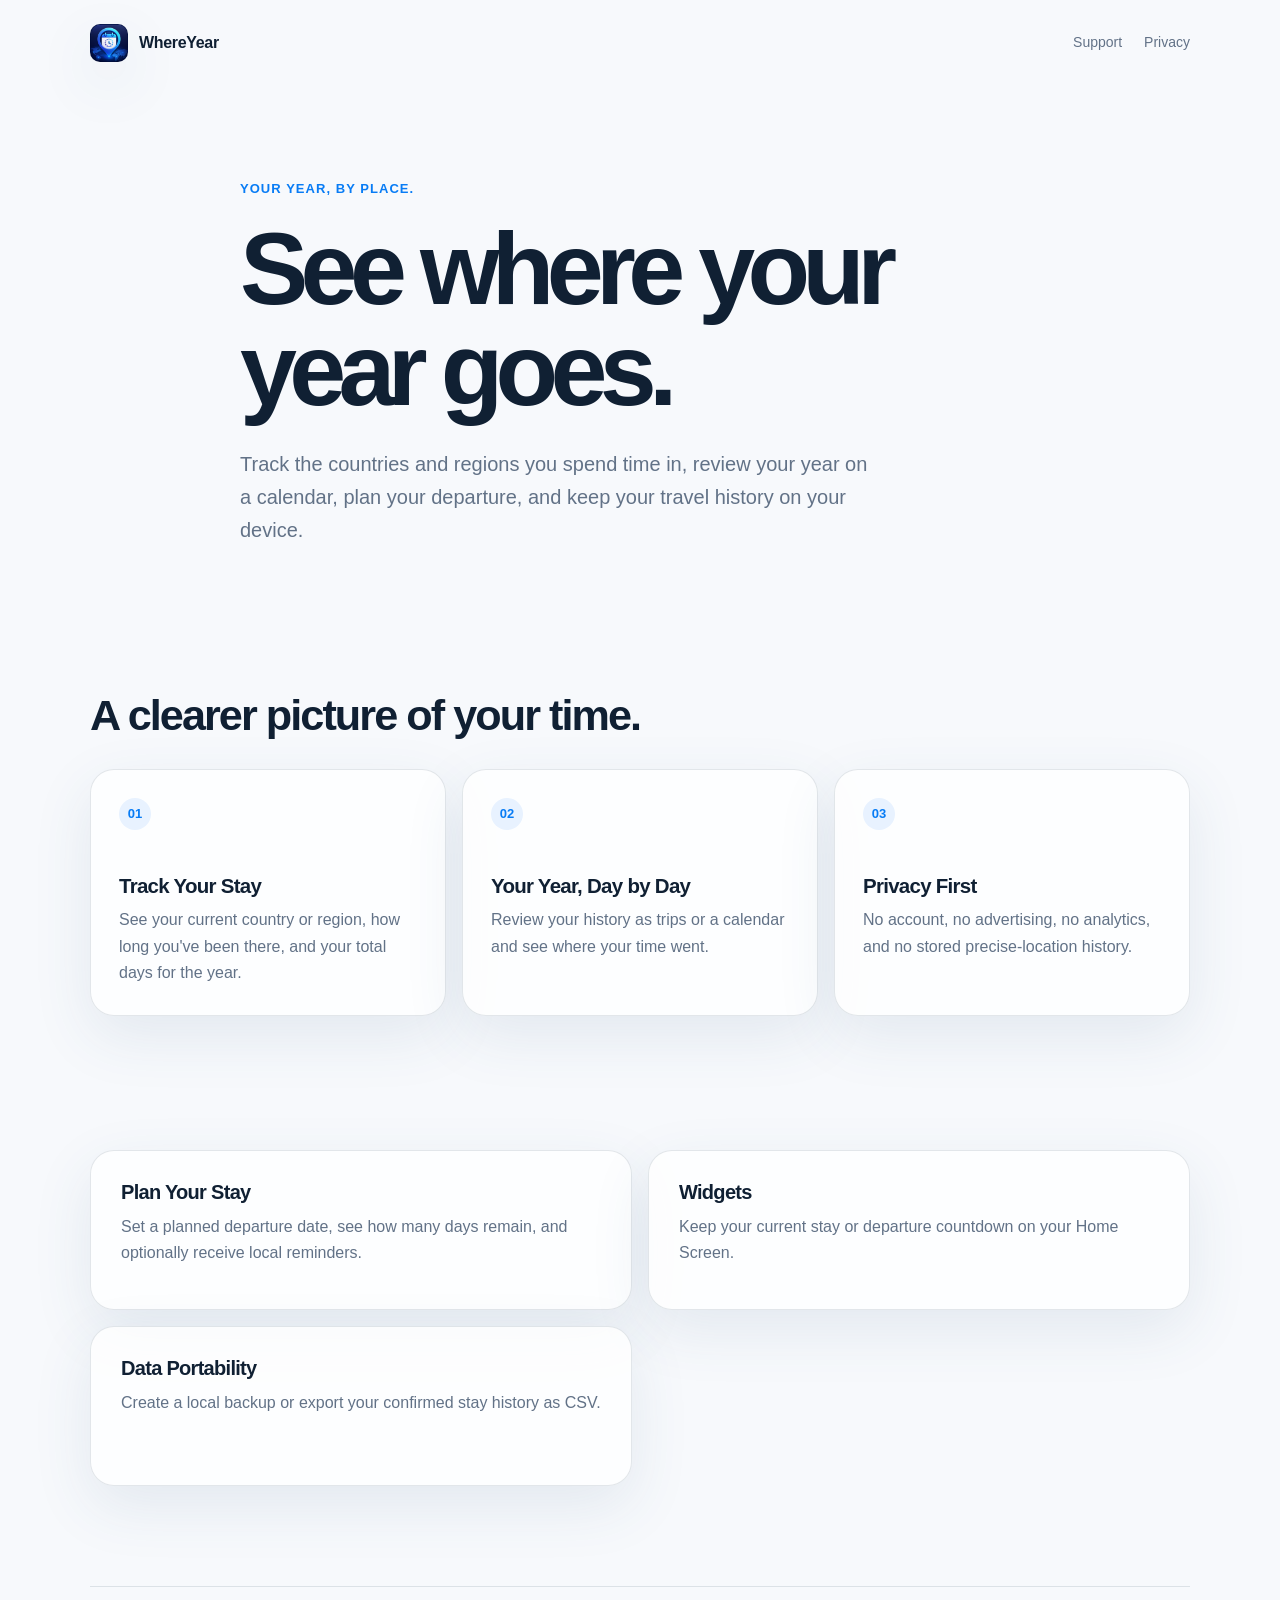
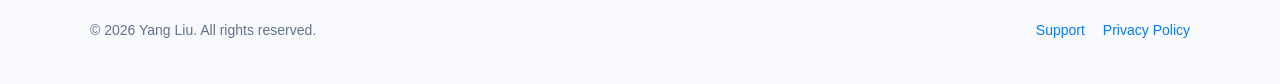
==== docs/index.html @ 922fcb2a "Create WhereYear GitHub Pages site" ====
<!doctype html>
<html lang="en">
<head>
  <meta charset="utf-8"><meta name="viewport" content="width=device-width, initial-scale=1">
  <title>WhereYear — Your Year, by Place.</title>
  <meta name="description" content="See where your year goes. Track the countries and regions where you spend time, privately on your device.">
  <link rel="stylesheet" href="styles.css">
</head>
<body>
  <header class="wrap site-header"><a class="brand" href="index.html"><img src="assets/whereyear-icon.png" alt="WhereYear icon"><span>WhereYear</span></a><nav><a href="support.html">Support</a><a href="privacy.html">Privacy</a></nav></header>
  <main>
    <section class="wrap hero"><div class="eyebrow">Your Year, by Place.</div><h1>See where your year goes.</h1><p>Track the countries and regions you spend time in, review your year on a calendar, plan your departure, and keep your travel history on your device.</p></section>
    <section class="wrap section"><h2 class="section-title">A clearer picture of your time.</h2><div class="cards">
      <article class="card"><span class="card-number">01</span><h3>Track Your Stay</h3><p>See your current country or region, how long you've been there, and your total days for the year.</p></article>
      <article class="card"><span class="card-number">02</span><h3>Your Year, Day by Day</h3><p>Review your history as trips or a calendar and see where your time went.</p></article>
      <article class="card"><span class="card-number">03</span><h3>Privacy First</h3><p>No account, no advertising, no analytics, and no stored precise-location history.</p></article>
    </div></section>
    <section class="wrap section"><div class="features">
      <article class="feature"><h3>Plan Your Stay</h3><p>Set a planned departure date, see how many days remain, and optionally receive local reminders.</p></article>
      <article class="feature"><h3>Widgets</h3><p>Keep your current stay or departure countdown on your Home Screen.</p></article>
      <article class="feature"><h3>Data Portability</h3><p>Create a local backup or export your confirmed stay history as CSV.</p></article>
    </div></section>
  </main>
  <footer class="wrap footer"><span>© 2026 Yang Liu. All rights reserved.</span><span class="footer-links"><a href="support.html">Support</a><a href="privacy.html">Privacy Policy</a></span></footer>
</body>
</html>
---- docs/styles.css ----
:root {
  color-scheme: light dark;
  --bg: #f7f9fc;
  --surface: rgba(255, 255, 255, .78);
  --text: #102033;
  --muted: #627287;
  --line: rgba(31, 56, 86, .12);
  --blue: #087cf5;
  --blue-soft: #e8f2ff;
  --shadow: 0 20px 60px rgba(50, 87, 124, .10);
}

@media (prefers-color-scheme: dark) {
  :root { --bg: #0d1520; --surface: rgba(22, 34, 49, .84); --text: #f3f7fb; --muted: #a1b0c2; --line: rgba(220, 235, 250, .13); --blue-soft: #142d4b; --shadow: 0 20px 60px rgba(0, 0, 0, .22); }
}

* { box-sizing: border-box; }
html { scroll-behavior: smooth; }
body { margin: 0; background: var(--bg); color: var(--text); font: 16px/1.65 -apple-system, BlinkMacSystemFont, "SF Pro Display", "SF Pro Text", "Helvetica Neue", Arial, sans-serif; }
a { color: var(--blue); text-decoration: none; }
a:hover { text-decoration: underline; }
.wrap { width: min(1100px, calc(100% - 40px)); margin: 0 auto; }
.site-header { display: flex; align-items: center; justify-content: space-between; padding: 24px 0; }
.brand { display: inline-flex; gap: 11px; align-items: center; color: var(--text); font-weight: 700; letter-spacing: -.02em; }
.brand:hover { text-decoration: none; }
.brand img { width: 38px; height: 38px; border-radius: 10px; box-shadow: var(--shadow); }
nav { display: flex; gap: 22px; font-size: 14px; }
nav a { color: var(--muted); }
.hero { padding: 92px 0 110px; max-width: 800px; }
.eyebrow { color: var(--blue); font-weight: 700; letter-spacing: .08em; text-transform: uppercase; font-size: 13px; }
h1 { font-size: clamp(3.2rem, 9vw, 6.4rem); line-height: .98; letter-spacing: -.075em; margin: 20px 0 28px; max-width: 760px; }
.hero p { color: var(--muted); font-size: clamp(1.05rem, 2vw, 1.25rem); max-width: 630px; margin: 0; }
.section { padding: 34px 0 100px; }
.section-title { font-size: clamp(1.8rem, 4vw, 2.7rem); letter-spacing: -.045em; margin: 0 0 28px; }
.cards { display: grid; grid-template-columns: repeat(3, 1fr); gap: 16px; }
.card, .feature, .article { border: 1px solid var(--line); background: var(--surface); box-shadow: var(--shadow); border-radius: 24px; }
.card { min-height: 240px; padding: 28px; }
.card-number { display: inline-grid; place-items: center; width: 32px; height: 32px; border-radius: 50%; background: var(--blue-soft); color: var(--blue); font-weight: 700; font-size: 13px; }
h2, h3 { line-height: 1.15; letter-spacing: -.035em; }
.card h3 { font-size: 1.28rem; margin: 44px 0 10px; }
.card p, .feature p { color: var(--muted); margin: 0; }
.features { display: grid; grid-template-columns: repeat(2, 1fr); gap: 16px; }
.feature { padding: 30px; min-height: 160px; }
.feature h3 { margin: 0 0 10px; font-size: 1.25rem; }
.footer { display: flex; align-items: center; justify-content: space-between; gap: 20px; padding: 32px 0 42px; border-top: 1px solid var(--line); color: var(--muted); font-size: 14px; }
.footer-links { display: flex; gap: 18px; }
.page { padding: 64px 0 100px; max-width: 760px; }
.page h1 { font-size: clamp(2.8rem, 7vw, 5rem); margin-bottom: 20px; }
.page .intro { color: var(--muted); font-size: 1.15rem; margin-bottom: 46px; }
.article { padding: clamp(24px, 5vw, 48px); }
.article h2 { margin: 0 0 12px; font-size: 1.35rem; }
.article h2:not(:first-child) { margin-top: 36px; }
.article p, .article ul { color: var(--muted); }
.article ul { padding-left: 22px; }
.back { display: inline-block; margin-bottom: 35px; font-size: 14px; }
@media (max-width: 700px) { .wrap { width: min(100% - 32px, 560px); } nav { gap: 14px; } .hero { padding: 64px 0 76px; } .cards, .features { grid-template-columns: 1fr; } .card { min-height: auto; } .card h3 { margin-top: 30px; } .footer { align-items: flex-start; flex-direction: column; } }
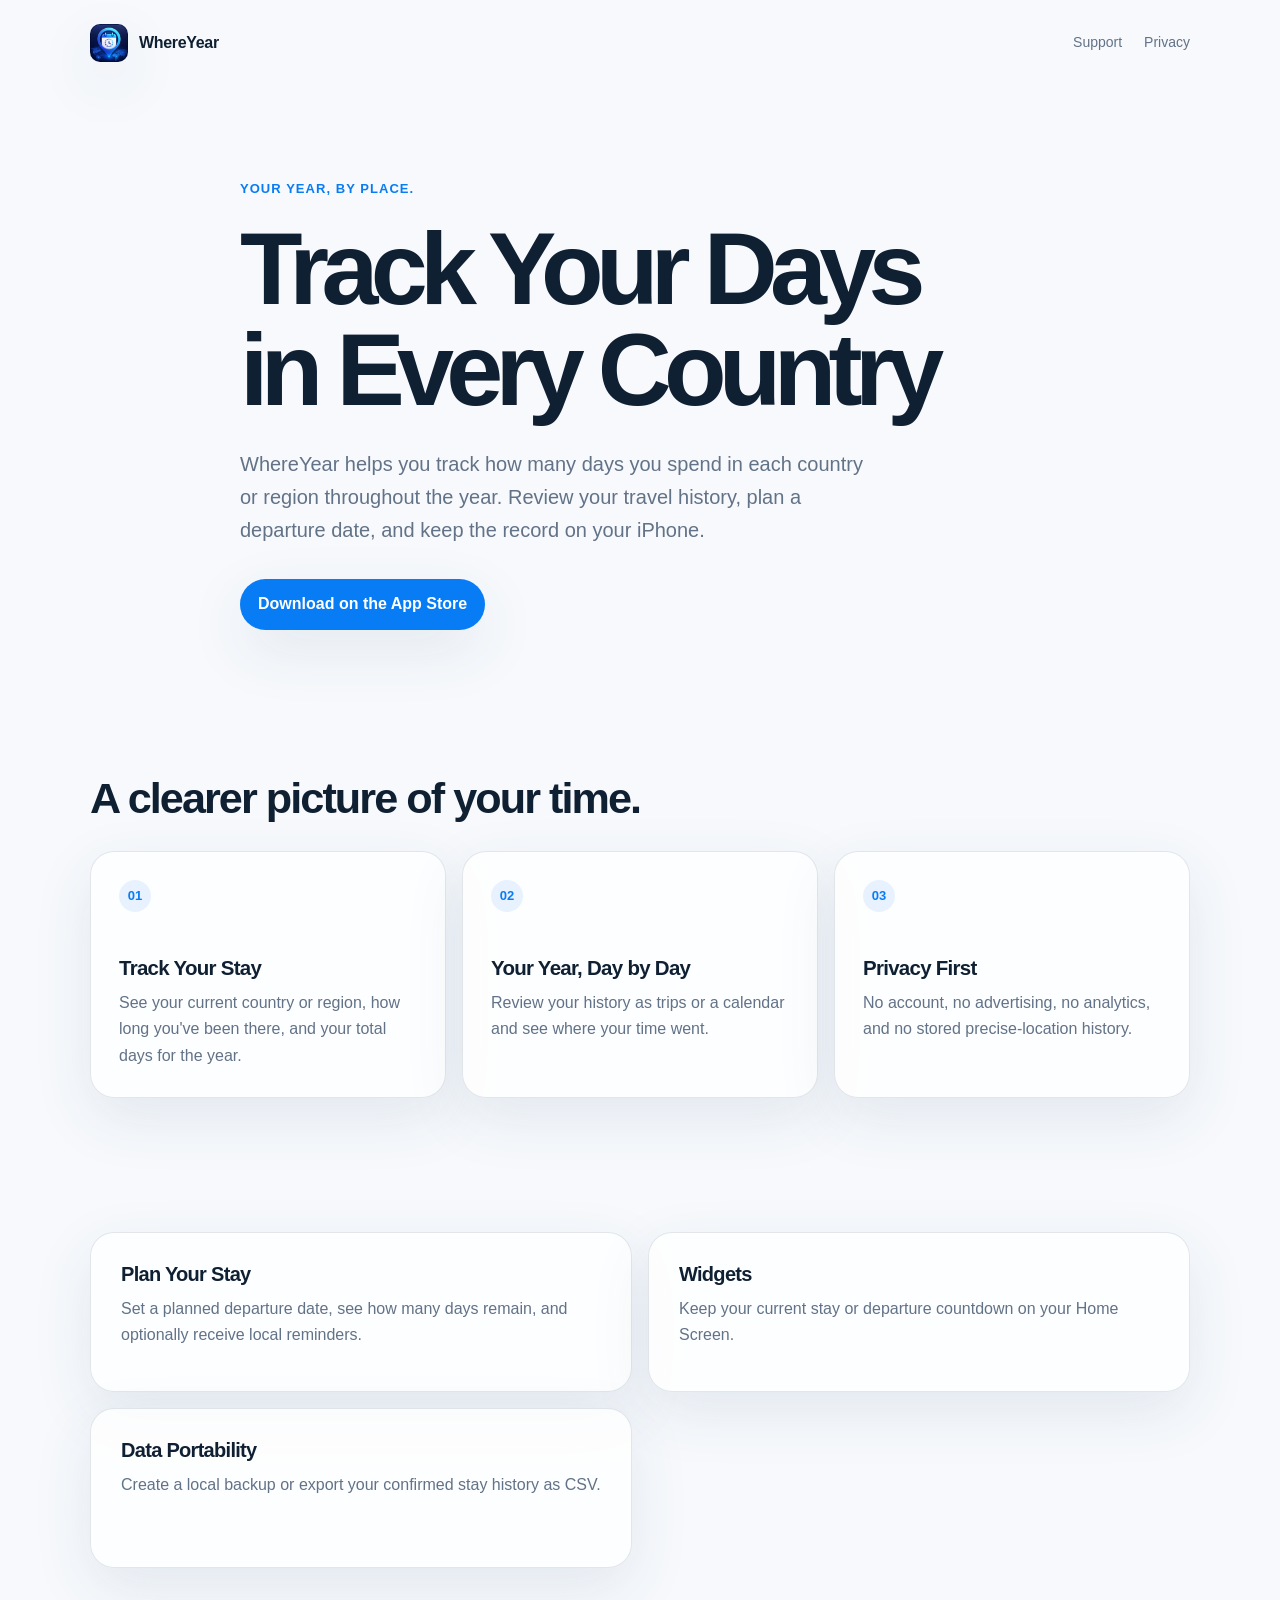
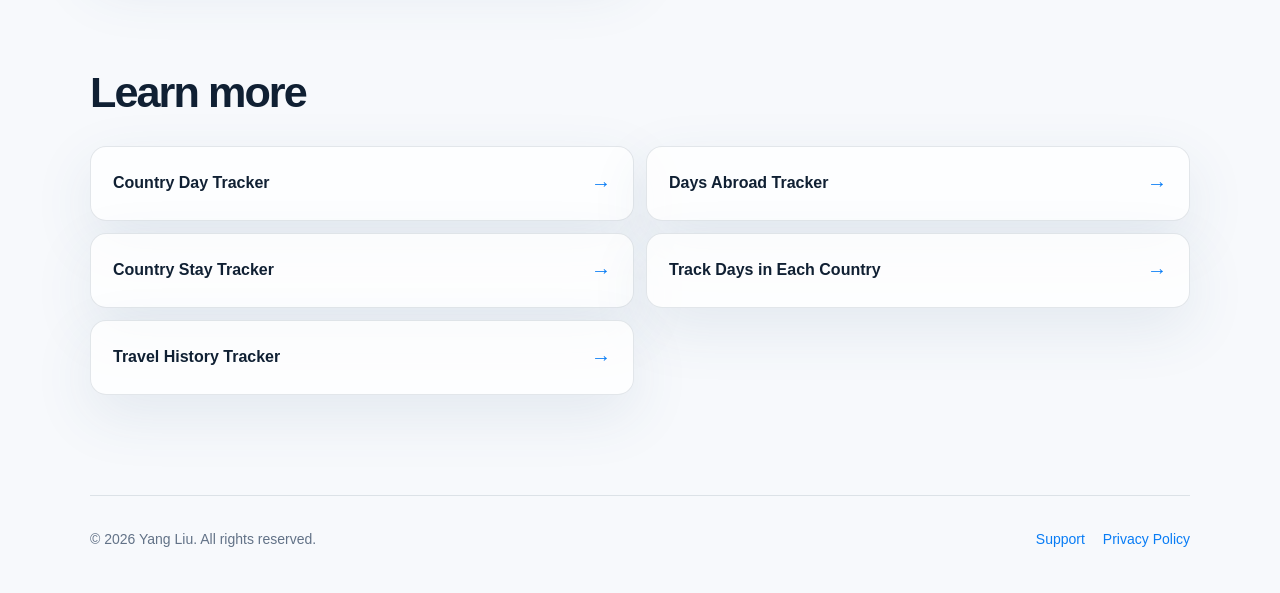
==== commit ea97f07d: "SEO: expand WhereYear search landing pages" ====
--- a/docs/index.html
+++ b/docs/index.html
@@ -1,26 +1,3 @@
 <!doctype html>
-<html lang="en">
-<head>
-  <meta charset="utf-8"><meta name="viewport" content="width=device-width, initial-scale=1">
-  <title>WhereYear — Your Year, by Place.</title>
-  <meta name="description" content="See where your year goes. Track the countries and regions where you spend time, privately on your device.">
-  <link rel="stylesheet" href="styles.css">
-</head>
-<body>
-  <header class="wrap site-header"><a class="brand" href="index.html"><img src="assets/whereyear-icon.png" alt="WhereYear icon"><span>WhereYear</span></a><nav><a href="support.html">Support</a><a href="privacy.html">Privacy</a></nav></header>
-  <main>
-    <section class="wrap hero"><div class="eyebrow">Your Year, by Place.</div><h1>See where your year goes.</h1><p>Track the countries and regions you spend time in, review your year on a calendar, plan your departure, and keep your travel history on your device.</p></section>
-    <section class="wrap section"><h2 class="section-title">A clearer picture of your time.</h2><div class="cards">
-      <article class="card"><span class="card-number">01</span><h3>Track Your Stay</h3><p>See your current country or region, how long you've been there, and your total days for the year.</p></article>
-      <article class="card"><span class="card-number">02</span><h3>Your Year, Day by Day</h3><p>Review your history as trips or a calendar and see where your time went.</p></article>
-      <article class="card"><span class="card-number">03</span><h3>Privacy First</h3><p>No account, no advertising, no analytics, and no stored precise-location history.</p></article>
-    </div></section>
-    <section class="wrap section"><div class="features">
-      <article class="feature"><h3>Plan Your Stay</h3><p>Set a planned departure date, see how many days remain, and optionally receive local reminders.</p></article>
-      <article class="feature"><h3>Widgets</h3><p>Keep your current stay or departure countdown on your Home Screen.</p></article>
-      <article class="feature"><h3>Data Portability</h3><p>Create a local backup or export your confirmed stay history as CSV.</p></article>
-    </div></section>
-  </main>
-  <footer class="wrap footer"><span>© 2026 Yang Liu. All rights reserved.</span><span class="footer-links"><a href="support.html">Support</a><a href="privacy.html">Privacy Policy</a></span></footer>
-</body>
-</html>
+<html lang="en"><head><meta charset="utf-8"><meta name="viewport" content="width=device-width, initial-scale=1"><title>WhereYear – Country Day Tracker for Travelers</title><meta name="description" content="Track how many days you spend in each country or region, review your travel history, plan departure dates, and keep your records privately on your iPhone."><link rel="canonical" href="https://hmnuiodaryim0-lab.github.io/whereyear-site/"><meta property="og:type" content="website"><meta property="og:title" content="WhereYear – Country Day Tracker for Travelers"><meta property="og:description" content="Track the days you spend in each country or region, privately on your iPhone."><meta property="og:url" content="https://hmnuiodaryim0-lab.github.io/whereyear-site/"><meta property="og:image" content="https://hmnuiodaryim0-lab.github.io/whereyear-site/assets/whereyear-icon.png"><meta name="twitter:card" content="summary"><meta name="twitter:title" content="WhereYear – Country Day Tracker for Travelers"><meta name="twitter:description" content="Track the days you spend in each country or region, privately on your iPhone."><link rel="stylesheet" href="styles.css"><script type="application/ld+json">{"@context":"https://schema.org","@type":"SoftwareApplication","name":"WhereYear","operatingSystem":"iOS","applicationCategory":"TravelApplication","description":"Track how many days you spend in each country or region, review travel history, plan departure dates, and keep records privately on your iPhone.","url":"https://hmnuiodaryim0-lab.github.io/whereyear-site/","downloadUrl":"https://apps.apple.com/app/id6804673915"}</script></head>
+<body><header class="wrap site-header"><a class="brand" href="index.html"><img src="assets/whereyear-icon.png" alt="WhereYear app icon"><span>WhereYear</span></a><nav><a href="support.html">Support</a><a href="privacy.html">Privacy</a></nav></header><main><section class="wrap hero"><div class="eyebrow">Your Year, by Place.</div><h1>Track Your Days in Every Country</h1><p>WhereYear helps you track how many days you spend in each country or region throughout the year. Review your travel history, plan a departure date, and keep the record on your iPhone.</p><a class="button" href="https://apps.apple.com/app/id6804673915">Download on the App Store</a></section><section class="wrap section"><h2 class="section-title">A clearer picture of your time.</h2><div class="cards"><article class="card"><span class="card-number">01</span><h3>Track Your Stay</h3><p>See your current country or region, how long you've been there, and your total days for the year.</p></article><article class="card"><span class="card-number">02</span><h3>Your Year, Day by Day</h3><p>Review your history as trips or a calendar and see where your time went.</p></article><article class="card"><span class="card-number">03</span><h3>Privacy First</h3><p>No account, no advertising, no analytics, and no stored precise-location history.</p></article></div></section><section class="wrap section"><div class="features"><article class="feature"><h3>Plan Your Stay</h3><p>Set a planned departure date, see how many days remain, and optionally receive local reminders.</p></article><article class="feature"><h3>Widgets</h3><p>Keep your current stay or departure countdown on your Home Screen.</p></article><article class="feature"><h3>Data Portability</h3><p>Create a local backup or export your confirmed stay history as CSV.</p></article></div></section><section class="wrap section learn-more"><h2 class="section-title">Learn more</h2><div class="link-grid"><a href="country-day-tracker/">Country Day Tracker <span>→</span></a><a href="days-abroad-tracker/">Days Abroad Tracker <span>→</span></a><a href="country-stay-tracker/">Country Stay Tracker <span>→</span></a><a href="track-days-in-each-country/">Track Days in Each Country <span>→</span></a><a href="travel-history-tracker/">Travel History Tracker <span>→</span></a></div></section></main><footer class="wrap footer"><span>© 2026 Yang Liu. All rights reserved.</span><span class="footer-links"><a href="support.html">Support</a><a href="privacy.html">Privacy Policy</a></span></footer></body></html>
--- a/docs/styles.css
+++ b/docs/styles.css
@@ -30,6 +30,8 @@
 .eyebrow { color: var(--blue); font-weight: 700; letter-spacing: .08em; text-transform: uppercase; font-size: 13px; }
 h1 { font-size: clamp(3.2rem, 9vw, 6.4rem); line-height: .98; letter-spacing: -.075em; margin: 20px 0 28px; max-width: 760px; }
 .hero p { color: var(--muted); font-size: clamp(1.05rem, 2vw, 1.25rem); max-width: 630px; margin: 0; }
+.button { display: inline-block; margin-top: 32px; padding: 12px 18px; border-radius: 999px; background: var(--blue); color: #fff; font-weight: 700; box-shadow: var(--shadow); }
+.button:hover { color: #fff; text-decoration: none; filter: brightness(1.05); }
 .section { padding: 34px 0 100px; }
 .section-title { font-size: clamp(1.8rem, 4vw, 2.7rem); letter-spacing: -.045em; margin: 0 0 28px; }
 .cards { display: grid; grid-template-columns: repeat(3, 1fr); gap: 16px; }
@@ -53,4 +55,10 @@
 .article p, .article ul { color: var(--muted); }
 .article ul { padding-left: 22px; }
 .back { display: inline-block; margin-bottom: 35px; font-size: 14px; }
-@media (max-width: 700px) { .wrap { width: min(100% - 32px, 560px); } nav { gap: 14px; } .hero { padding: 64px 0 76px; } .cards, .features { grid-template-columns: 1fr; } .card { min-height: auto; } .card h3 { margin-top: 30px; } .footer { align-items: flex-start; flex-direction: column; } }
+.learn-more { padding-top: 0; }
+.link-grid { display: grid; grid-template-columns: repeat(2, 1fr); gap: 12px; }
+.link-grid a { display: flex; justify-content: space-between; align-items: center; gap: 14px; padding: 20px 22px; border: 1px solid var(--line); border-radius: 16px; background: var(--surface); color: var(--text); font-weight: 700; box-shadow: var(--shadow); }
+.link-grid a:hover { color: var(--blue); text-decoration: none; }
+.link-grid span { color: var(--blue); font-size: 1.25rem; }
+.article .button, .article .button:hover { color: #fff; }
+@media (max-width: 700px) { .wrap { width: min(100% - 32px, 560px); } nav { gap: 14px; } .hero { padding: 64px 0 76px; } .cards, .features, .link-grid { grid-template-columns: 1fr; } .card { min-height: auto; } .card h3 { margin-top: 30px; } .footer { align-items: flex-start; flex-direction: column; } }
